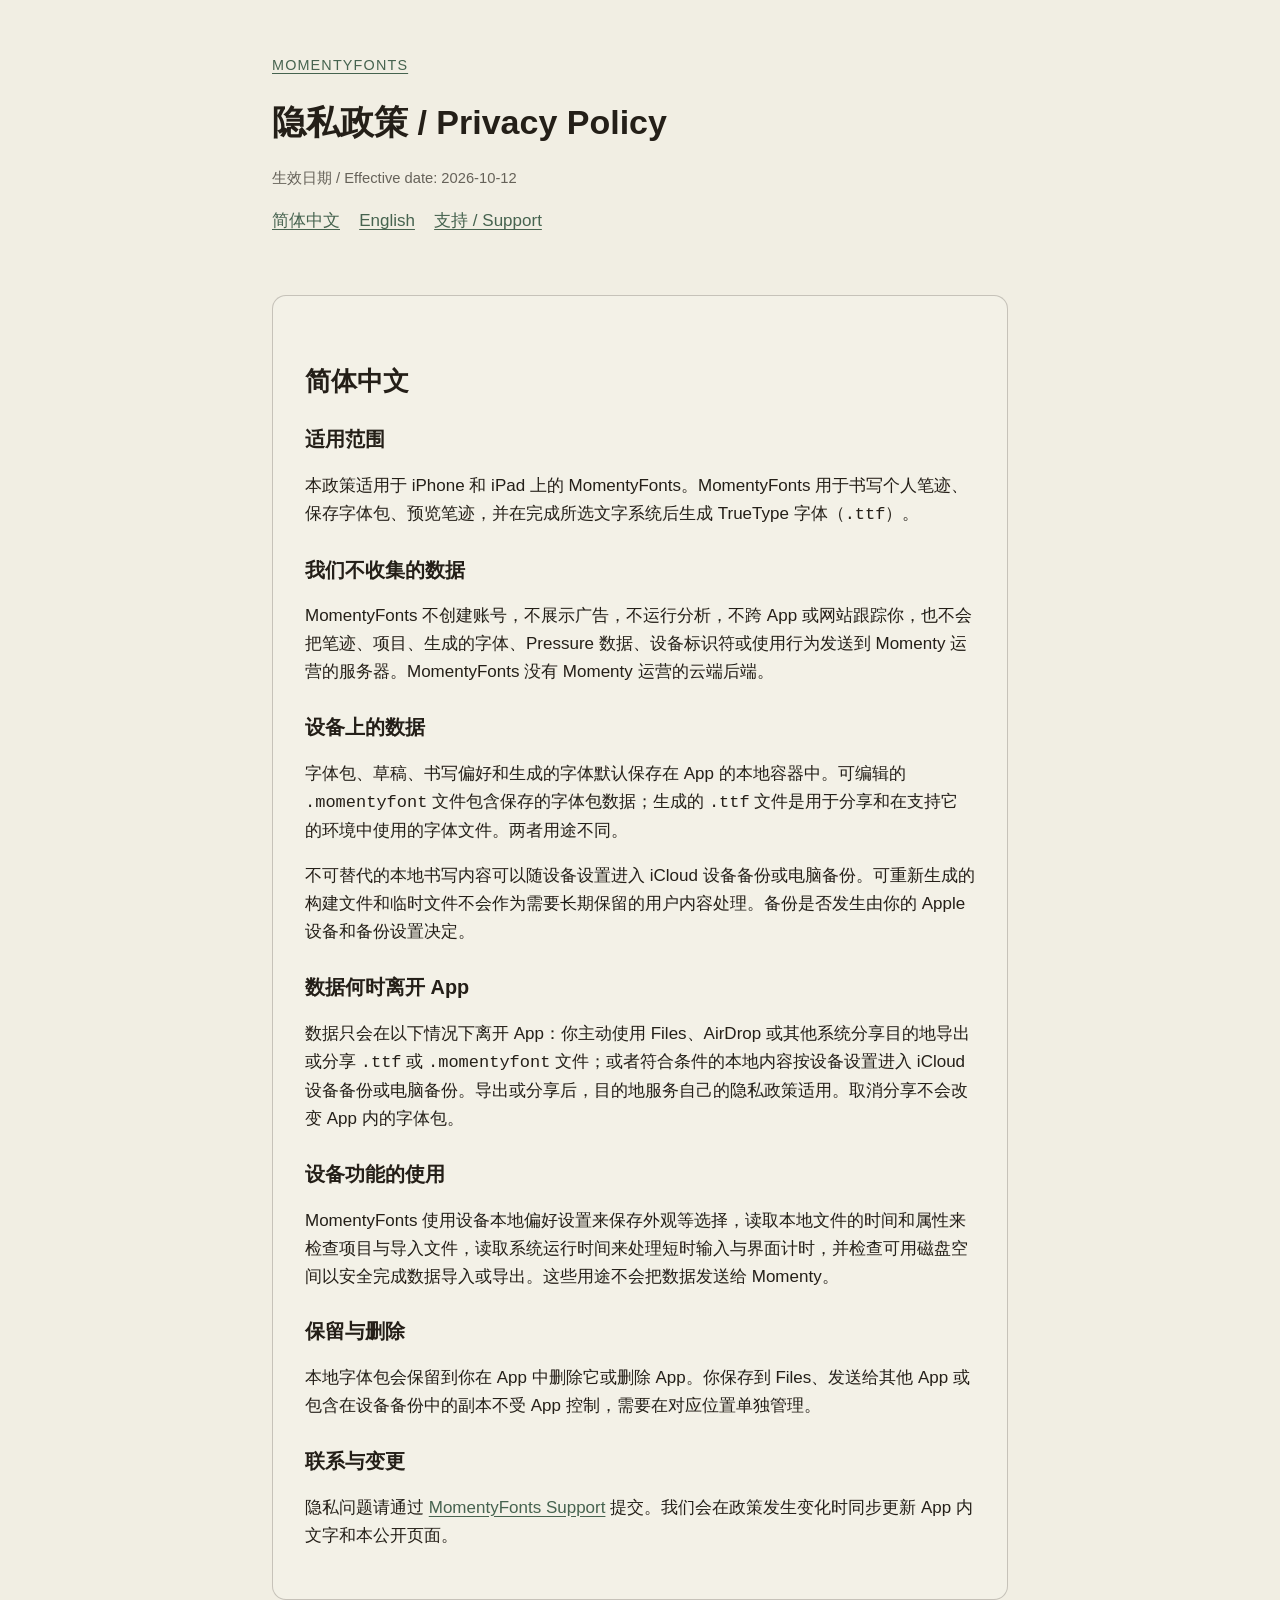
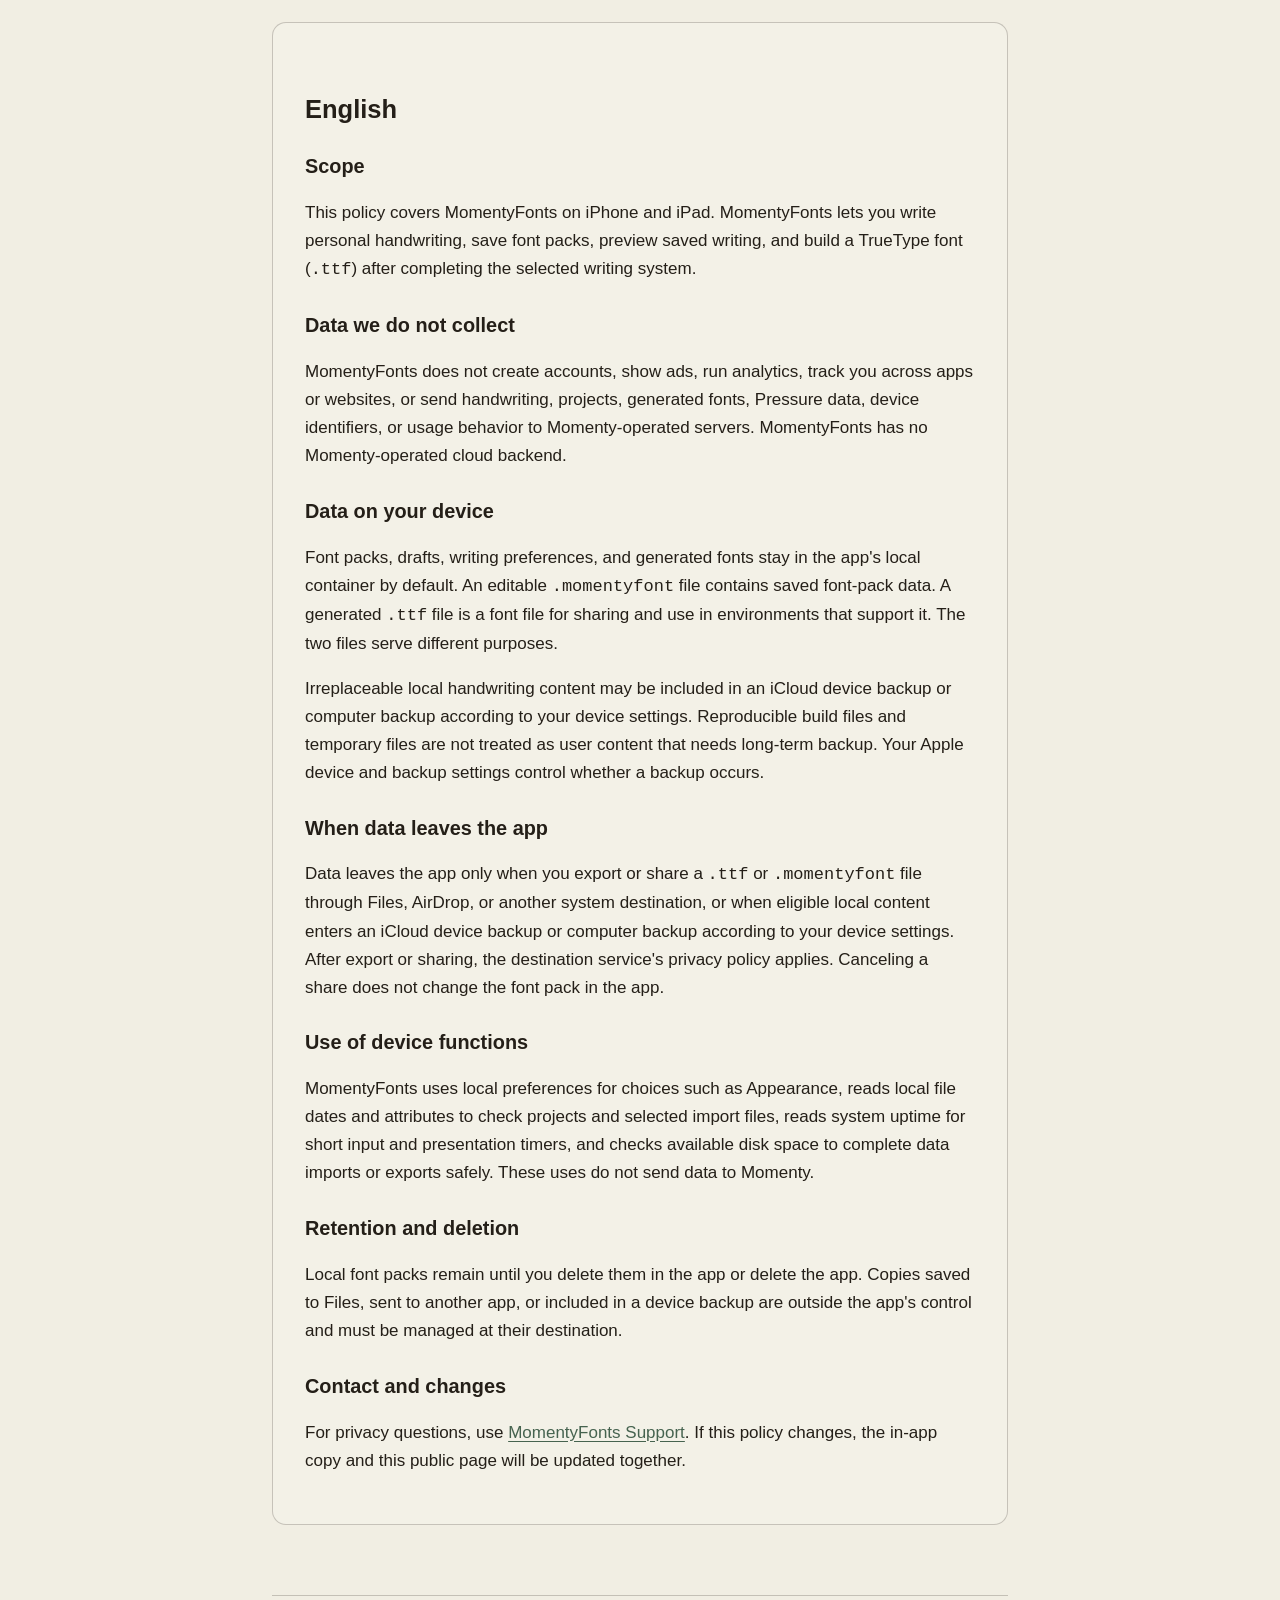
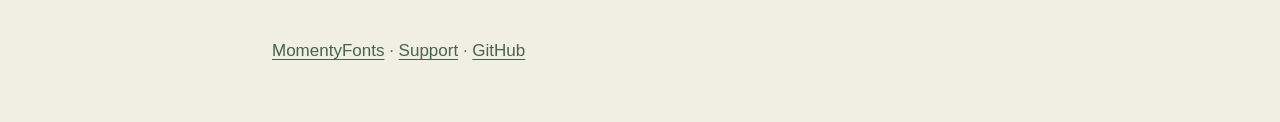
==== privacy.html @ 7ed74bd8 "Publish MomentyFonts support site" ====
<!doctype html>
<html lang="zh-Hans">
<head>
  <meta charset="utf-8">
  <meta name="viewport" content="width=device-width, initial-scale=1">
  <meta name="description" content="MomentyFonts Privacy Policy in Simplified Chinese and English.">
  <title>隐私政策 / Privacy Policy — MomentyFonts</title>
  <link rel="stylesheet" href="styles.css">
</head>
<body>
  <a class="skip-link" href="#content">跳到正文 / Skip to content</a>
  <header>
    <p class="eyebrow"><a href="index.html">MomentyFonts</a></p>
    <h1>隐私政策 / Privacy Policy</h1>
    <p class="meta">生效日期 / Effective date: 2026-10-12</p>
    <nav aria-label="本页语言与站点导航 / Page language and site navigation">
      <ul>
        <li><a href="#zh-Hans">简体中文</a></li>
        <li><a href="#english">English</a></li>
        <li><a href="support.html">支持 / Support</a></li>
      </ul>
    </nav>
  </header>
  <main id="content">
    <article id="zh-Hans" class="language-block" lang="zh-Hans">
      <h2>简体中文</h2>
      <h3>适用范围</h3>
      <p>本政策适用于 iPhone 和 iPad 上的 MomentyFonts。MomentyFonts 用于书写个人笔迹、保存字体包、预览笔迹，并在完成所选文字系统后生成 TrueType 字体（<span class="file-name">.ttf</span>）。</p>

      <h3>我们不收集的数据</h3>
      <p>MomentyFonts 不创建账号，不展示广告，不运行分析，不跨 App 或网站跟踪你，也不会把笔迹、项目、生成的字体、Pressure 数据、设备标识符或使用行为发送到 Momenty 运营的服务器。MomentyFonts 没有 Momenty 运营的云端后端。</p>

      <h3>设备上的数据</h3>
      <p>字体包、草稿、书写偏好和生成的字体默认保存在 App 的本地容器中。可编辑的 <span class="file-name">.momentyfont</span> 文件包含保存的字体包数据；生成的 <span class="file-name">.ttf</span> 文件是用于分享和在支持它的环境中使用的字体文件。两者用途不同。</p>
      <p>不可替代的本地书写内容可以随设备设置进入 iCloud 设备备份或电脑备份。可重新生成的构建文件和临时文件不会作为需要长期保留的用户内容处理。备份是否发生由你的 Apple 设备和备份设置决定。</p>

      <h3>数据何时离开 App</h3>
      <p>数据只会在以下情况下离开 App：你主动使用 Files、AirDrop 或其他系统分享目的地导出或分享 <span class="file-name">.ttf</span> 或 <span class="file-name">.momentyfont</span> 文件；或者符合条件的本地内容按设备设置进入 iCloud 设备备份或电脑备份。导出或分享后，目的地服务自己的隐私政策适用。取消分享不会改变 App 内的字体包。</p>

      <h3>设备功能的使用</h3>
      <p>MomentyFonts 使用设备本地偏好设置来保存外观等选择，读取本地文件的时间和属性来检查项目与导入文件，读取系统运行时间来处理短时输入与界面计时，并检查可用磁盘空间以安全完成数据导入或导出。这些用途不会把数据发送给 Momenty。</p>

      <h3>保留与删除</h3>
      <p>本地字体包会保留到你在 App 中删除它或删除 App。你保存到 Files、发送给其他 App 或包含在设备备份中的副本不受 App 控制，需要在对应位置单独管理。</p>

      <h3>联系与变更</h3>
      <p>隐私问题请通过 <a href="support.html">MomentyFonts Support</a> 提交。我们会在政策发生变化时同步更新 App 内文字和本公开页面。</p>
    </article>

    <article id="english" class="language-block" lang="en">
      <h2>English</h2>
      <h3>Scope</h3>
      <p>This policy covers MomentyFonts on iPhone and iPad. MomentyFonts lets you write personal handwriting, save font packs, preview saved writing, and build a TrueType font (<span class="file-name">.ttf</span>) after completing the selected writing system.</p>

      <h3>Data we do not collect</h3>
      <p>MomentyFonts does not create accounts, show ads, run analytics, track you across apps or websites, or send handwriting, projects, generated fonts, Pressure data, device identifiers, or usage behavior to Momenty-operated servers. MomentyFonts has no Momenty-operated cloud backend.</p>

      <h3>Data on your device</h3>
      <p>Font packs, drafts, writing preferences, and generated fonts stay in the app's local container by default. An editable <span class="file-name">.momentyfont</span> file contains saved font-pack data. A generated <span class="file-name">.ttf</span> file is a font file for sharing and use in environments that support it. The two files serve different purposes.</p>
      <p>Irreplaceable local handwriting content may be included in an iCloud device backup or computer backup according to your device settings. Reproducible build files and temporary files are not treated as user content that needs long-term backup. Your Apple device and backup settings control whether a backup occurs.</p>

      <h3>When data leaves the app</h3>
      <p>Data leaves the app only when you export or share a <span class="file-name">.ttf</span> or <span class="file-name">.momentyfont</span> file through Files, AirDrop, or another system destination, or when eligible local content enters an iCloud device backup or computer backup according to your device settings. After export or sharing, the destination service's privacy policy applies. Canceling a share does not change the font pack in the app.</p>

      <h3>Use of device functions</h3>
      <p>MomentyFonts uses local preferences for choices such as Appearance, reads local file dates and attributes to check projects and selected import files, reads system uptime for short input and presentation timers, and checks available disk space to complete data imports or exports safely. These uses do not send data to Momenty.</p>

      <h3>Retention and deletion</h3>
      <p>Local font packs remain until you delete them in the app or delete the app. Copies saved to Files, sent to another app, or included in a device backup are outside the app's control and must be managed at their destination.</p>

      <h3>Contact and changes</h3>
      <p>For privacy questions, use <a href="support.html">MomentyFonts Support</a>. If this policy changes, the in-app copy and this public page will be updated together.</p>
    </article>
  </main>
  <footer>
    <p><a href="index.html">MomentyFonts</a> · <a href="support.html">Support</a> · <a href="https://github.com/momenty-lab">GitHub</a></p>
  </footer>
</body>
</html>
---- styles.css ----
:root {
  color-scheme: light dark;
  --canvas: #f1eee3;
  --ink: #241f18;
  --accent: #46634f;
  --line: color-mix(in srgb, var(--ink) 22%, transparent);
  --muted: color-mix(in srgb, var(--ink) 68%, transparent);
  --paper: color-mix(in srgb, var(--canvas) 84%, white);
}

@media (prefers-color-scheme: dark) {
  :root {
    --canvas: #241f18;
    --ink: #f1eee3;
    --accent: #9fbea8;
    --line: color-mix(in srgb, var(--ink) 24%, transparent);
    --muted: color-mix(in srgb, var(--ink) 72%, transparent);
    --paper: color-mix(in srgb, var(--canvas) 88%, white);
  }
}

* { box-sizing: border-box; }

html { background: var(--canvas); }

body {
  margin: 0;
  color: var(--ink);
  background: var(--canvas);
  font-family: -apple-system, BlinkMacSystemFont, "Segoe UI", sans-serif;
  font-size: 17px;
  line-height: 1.65;
}

a { color: var(--accent); text-underline-offset: 0.18em; }
a:hover { text-decoration-thickness: 0.12em; }
a:focus-visible { outline: 3px solid var(--accent); outline-offset: 4px; border-radius: 2px; }

.skip-link {
  position: absolute;
  left: 1rem;
  top: -5rem;
  padding: 0.6rem 0.9rem;
  background: var(--ink);
  color: var(--canvas);
  z-index: 10;
}
.skip-link:focus { top: 1rem; }

header, main, footer {
  width: min(46rem, calc(100% - 2rem));
  margin-inline: auto;
}

header { padding: 2.5rem 0 1.25rem; }
main { padding-bottom: 3rem; }
footer { padding: 1.5rem 0 2.5rem; border-top: 1px solid var(--line); color: var(--muted); }

.brand {
  margin: 0;
  font-size: clamp(2rem, 7vw, 4rem);
  line-height: 1.05;
  letter-spacing: -0.035em;
}

.tagline { max-width: 34rem; font-size: 1.15rem; }

nav ul, .link-list {
  display: flex;
  flex-wrap: wrap;
  gap: 0.7rem 1.2rem;
  padding: 0;
  list-style: none;
}

.card, .language-block {
  margin: 1.4rem 0;
  padding: clamp(1.1rem, 4vw, 2rem);
  border: 1px solid var(--line);
  border-radius: 14px;
  background: var(--paper);
}

h1, h2, h3 { line-height: 1.25; }
h2 { margin-top: 2.4rem; }
h3 { margin-top: 1.8rem; }
p, li { max-width: 42rem; }
.eyebrow, .meta { color: var(--muted); }
.eyebrow { margin-bottom: 0.35rem; font-size: 0.9rem; letter-spacing: 0.08em; text-transform: uppercase; }
.meta { font-size: 0.92rem; }
.file-name { font-family: ui-monospace, SFMono-Regular, Menlo, monospace; }

@media (max-width: 36rem) {
  body { font-size: 16px; }
  header { padding-top: 1.5rem; }
}
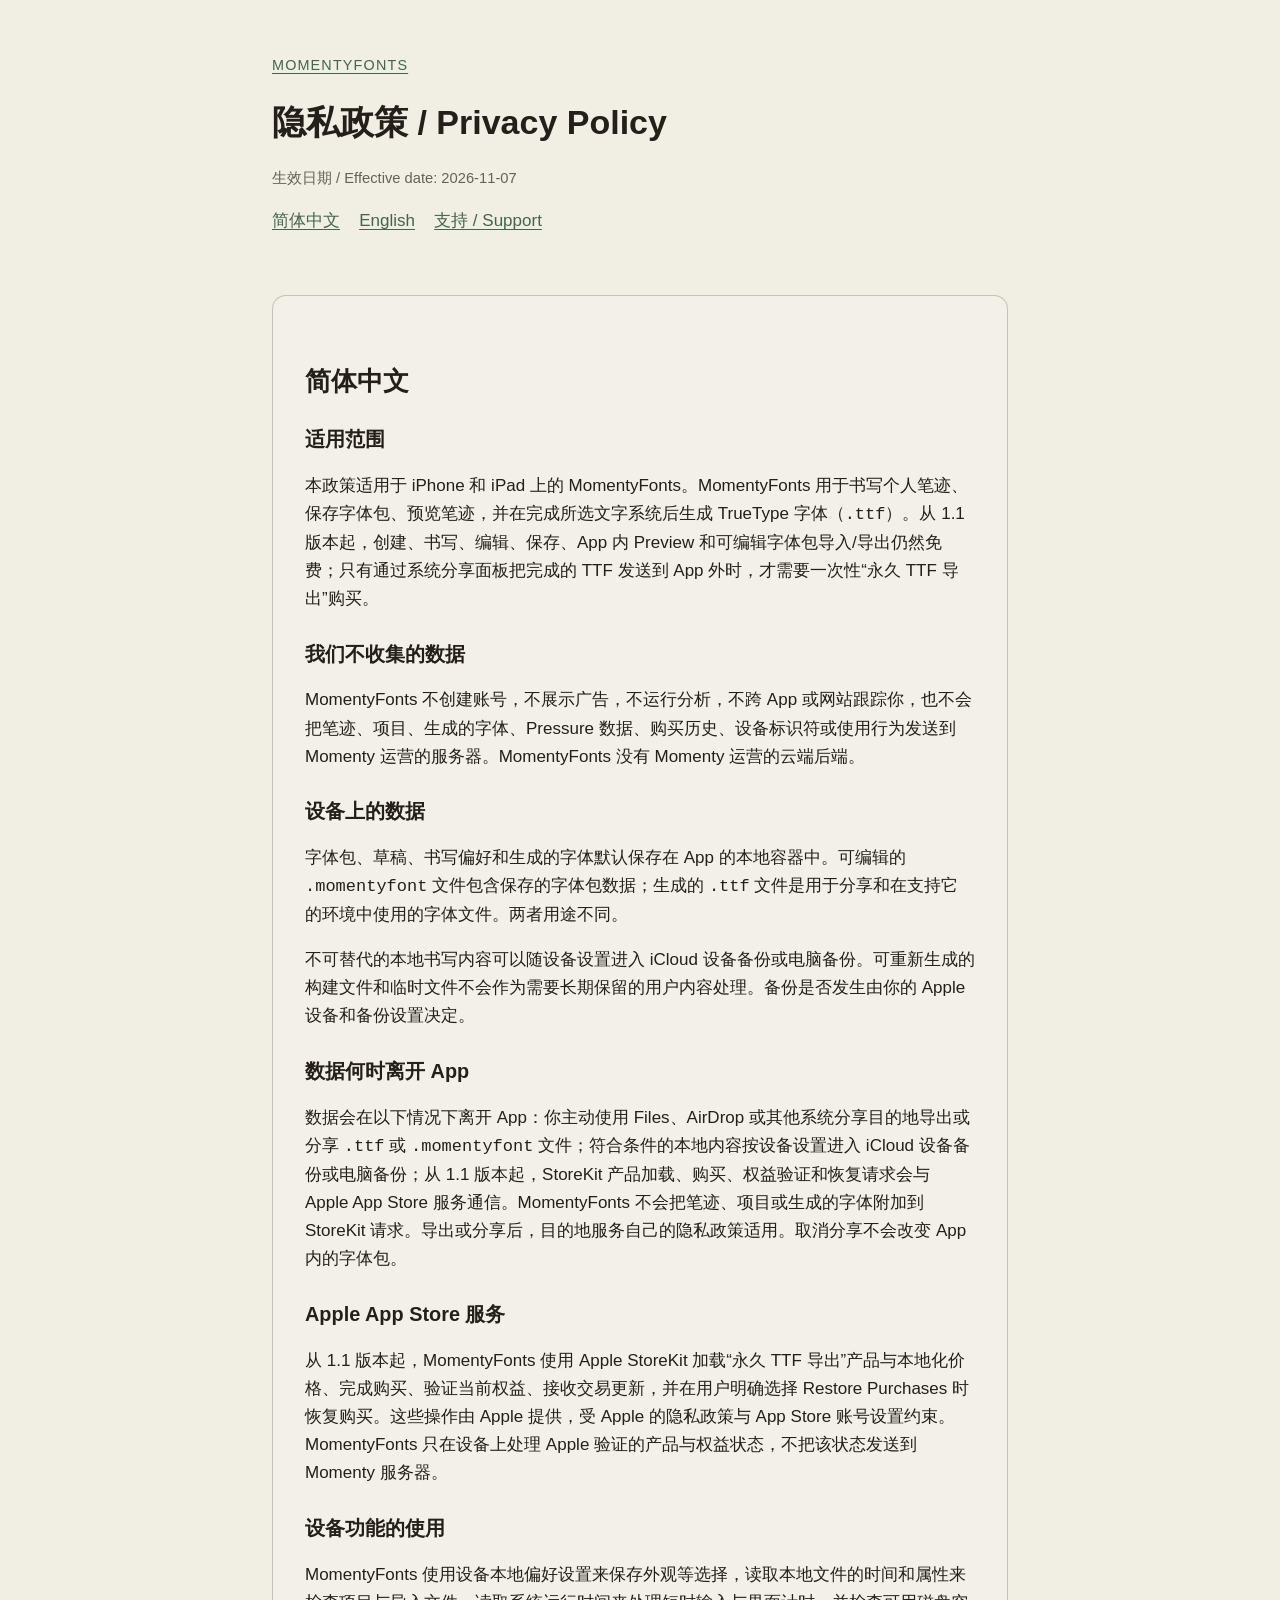
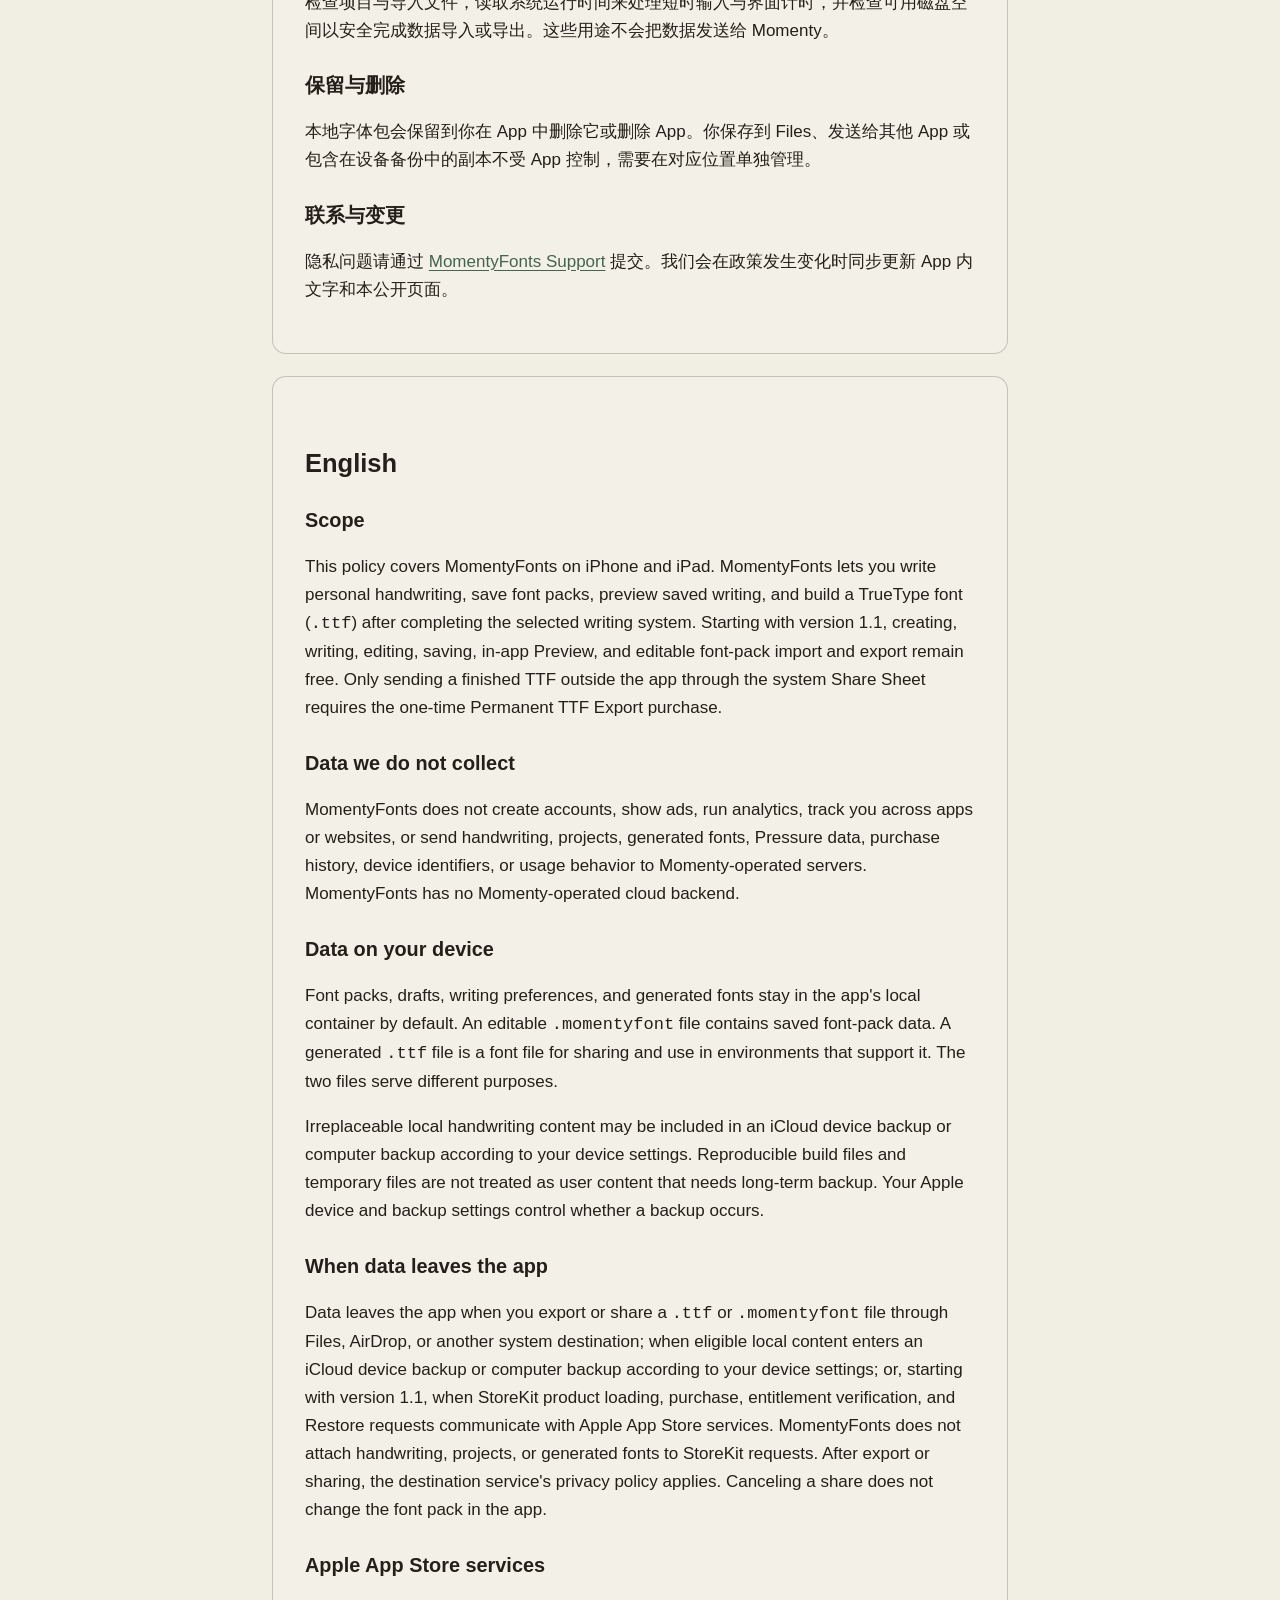
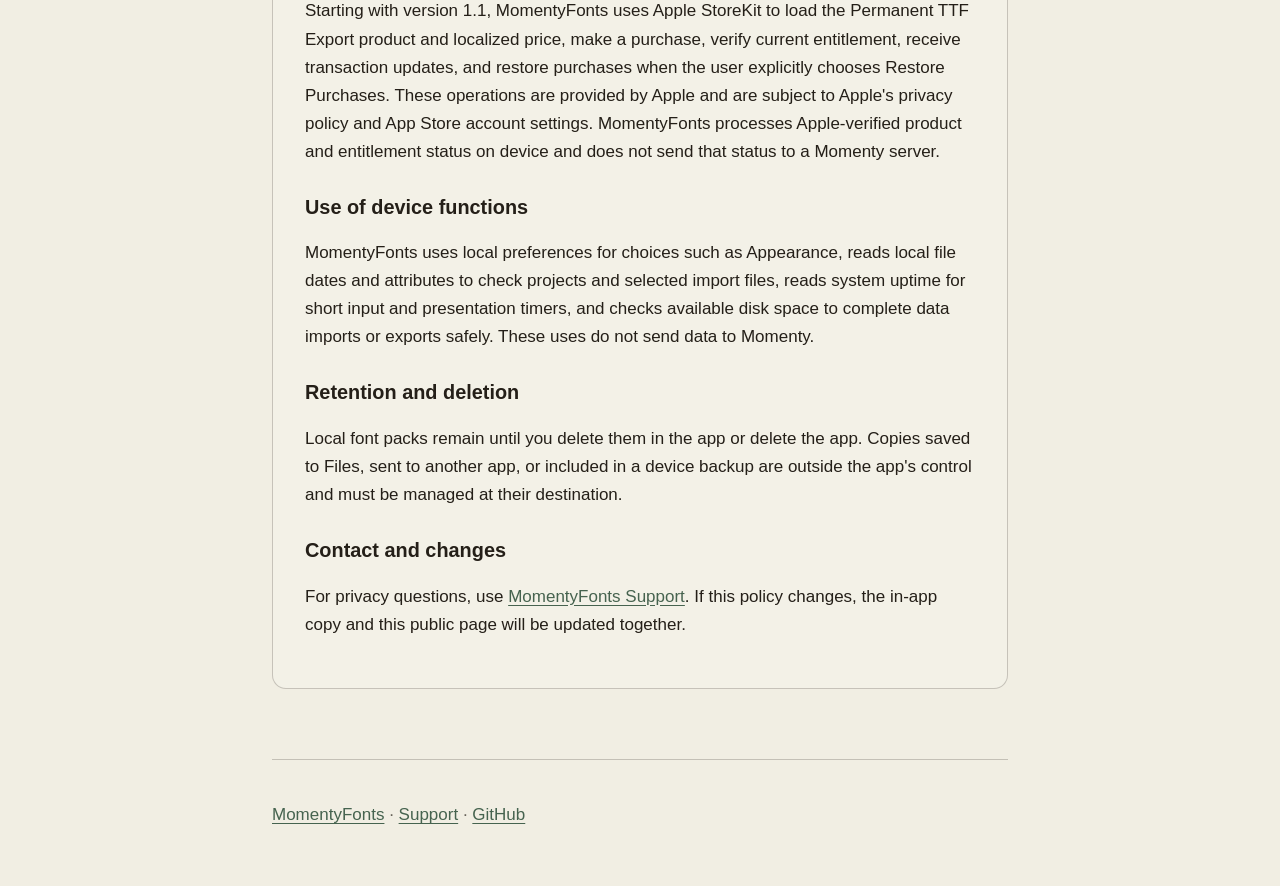
==== commit 00bf9ece: "Document version 1.1 permanent TTF export and Apple purchase services" ====
--- a/privacy.html
+++ b/privacy.html
@@ -12,7 +12,7 @@
   <header>
     <p class="eyebrow"><a href="index.html">MomentyFonts</a></p>
     <h1>隐私政策 / Privacy Policy</h1>
-    <p class="meta">生效日期 / Effective date: 2026-10-12</p>
+    <p class="meta">生效日期 / Effective date: 2026-11-07</p>
     <nav aria-label="本页语言与站点导航 / Page language and site navigation">
       <ul>
         <li><a href="#zh-Hans">简体中文</a></li>
@@ -25,17 +25,20 @@
     <article id="zh-Hans" class="language-block" lang="zh-Hans">
       <h2>简体中文</h2>
       <h3>适用范围</h3>
-      <p>本政策适用于 iPhone 和 iPad 上的 MomentyFonts。MomentyFonts 用于书写个人笔迹、保存字体包、预览笔迹，并在完成所选文字系统后生成 TrueType 字体（<span class="file-name">.ttf</span>）。</p>
+      <p>本政策适用于 iPhone 和 iPad 上的 MomentyFonts。MomentyFonts 用于书写个人笔迹、保存字体包、预览笔迹，并在完成所选文字系统后生成 TrueType 字体（<span class="file-name">.ttf</span>）。从 1.1 版本起，创建、书写、编辑、保存、App 内 Preview 和可编辑字体包导入/导出仍然免费；只有通过系统分享面板把完成的 TTF 发送到 App 外时，才需要一次性“永久 TTF 导出”购买。</p>
 
       <h3>我们不收集的数据</h3>
-      <p>MomentyFonts 不创建账号，不展示广告，不运行分析，不跨 App 或网站跟踪你，也不会把笔迹、项目、生成的字体、Pressure 数据、设备标识符或使用行为发送到 Momenty 运营的服务器。MomentyFonts 没有 Momenty 运营的云端后端。</p>
+      <p>MomentyFonts 不创建账号，不展示广告，不运行分析，不跨 App 或网站跟踪你，也不会把笔迹、项目、生成的字体、Pressure 数据、购买历史、设备标识符或使用行为发送到 Momenty 运营的服务器。MomentyFonts 没有 Momenty 运营的云端后端。</p>
 
       <h3>设备上的数据</h3>
       <p>字体包、草稿、书写偏好和生成的字体默认保存在 App 的本地容器中。可编辑的 <span class="file-name">.momentyfont</span> 文件包含保存的字体包数据；生成的 <span class="file-name">.ttf</span> 文件是用于分享和在支持它的环境中使用的字体文件。两者用途不同。</p>
       <p>不可替代的本地书写内容可以随设备设置进入 iCloud 设备备份或电脑备份。可重新生成的构建文件和临时文件不会作为需要长期保留的用户内容处理。备份是否发生由你的 Apple 设备和备份设置决定。</p>
 
       <h3>数据何时离开 App</h3>
-      <p>数据只会在以下情况下离开 App：你主动使用 Files、AirDrop 或其他系统分享目的地导出或分享 <span class="file-name">.ttf</span> 或 <span class="file-name">.momentyfont</span> 文件；或者符合条件的本地内容按设备设置进入 iCloud 设备备份或电脑备份。导出或分享后，目的地服务自己的隐私政策适用。取消分享不会改变 App 内的字体包。</p>
+      <p>数据会在以下情况下离开 App：你主动使用 Files、AirDrop 或其他系统分享目的地导出或分享 <span class="file-name">.ttf</span> 或 <span class="file-name">.momentyfont</span> 文件；符合条件的本地内容按设备设置进入 iCloud 设备备份或电脑备份；从 1.1 版本起，StoreKit 产品加载、购买、权益验证和恢复请求会与 Apple App Store 服务通信。MomentyFonts 不会把笔迹、项目或生成的字体附加到 StoreKit 请求。导出或分享后，目的地服务自己的隐私政策适用。取消分享不会改变 App 内的字体包。</p>
+
+      <h3>Apple App Store 服务</h3>
+      <p>从 1.1 版本起，MomentyFonts 使用 Apple StoreKit 加载“永久 TTF 导出”产品与本地化价格、完成购买、验证当前权益、接收交易更新，并在用户明确选择 Restore Purchases 时恢复购买。这些操作由 Apple 提供，受 Apple 的隐私政策与 App Store 账号设置约束。MomentyFonts 只在设备上处理 Apple 验证的产品与权益状态，不把该状态发送到 Momenty 服务器。</p>
 
       <h3>设备功能的使用</h3>
       <p>MomentyFonts 使用设备本地偏好设置来保存外观等选择，读取本地文件的时间和属性来检查项目与导入文件，读取系统运行时间来处理短时输入与界面计时，并检查可用磁盘空间以安全完成数据导入或导出。这些用途不会把数据发送给 Momenty。</p>
@@ -50,17 +53,20 @@
     <article id="english" class="language-block" lang="en">
       <h2>English</h2>
       <h3>Scope</h3>
-      <p>This policy covers MomentyFonts on iPhone and iPad. MomentyFonts lets you write personal handwriting, save font packs, preview saved writing, and build a TrueType font (<span class="file-name">.ttf</span>) after completing the selected writing system.</p>
+      <p>This policy covers MomentyFonts on iPhone and iPad. MomentyFonts lets you write personal handwriting, save font packs, preview saved writing, and build a TrueType font (<span class="file-name">.ttf</span>) after completing the selected writing system. Starting with version 1.1, creating, writing, editing, saving, in-app Preview, and editable font-pack import and export remain free. Only sending a finished TTF outside the app through the system Share Sheet requires the one-time Permanent TTF Export purchase.</p>
 
       <h3>Data we do not collect</h3>
-      <p>MomentyFonts does not create accounts, show ads, run analytics, track you across apps or websites, or send handwriting, projects, generated fonts, Pressure data, device identifiers, or usage behavior to Momenty-operated servers. MomentyFonts has no Momenty-operated cloud backend.</p>
+      <p>MomentyFonts does not create accounts, show ads, run analytics, track you across apps or websites, or send handwriting, projects, generated fonts, Pressure data, purchase history, device identifiers, or usage behavior to Momenty-operated servers. MomentyFonts has no Momenty-operated cloud backend.</p>
 
       <h3>Data on your device</h3>
       <p>Font packs, drafts, writing preferences, and generated fonts stay in the app's local container by default. An editable <span class="file-name">.momentyfont</span> file contains saved font-pack data. A generated <span class="file-name">.ttf</span> file is a font file for sharing and use in environments that support it. The two files serve different purposes.</p>
       <p>Irreplaceable local handwriting content may be included in an iCloud device backup or computer backup according to your device settings. Reproducible build files and temporary files are not treated as user content that needs long-term backup. Your Apple device and backup settings control whether a backup occurs.</p>
 
       <h3>When data leaves the app</h3>
-      <p>Data leaves the app only when you export or share a <span class="file-name">.ttf</span> or <span class="file-name">.momentyfont</span> file through Files, AirDrop, or another system destination, or when eligible local content enters an iCloud device backup or computer backup according to your device settings. After export or sharing, the destination service's privacy policy applies. Canceling a share does not change the font pack in the app.</p>
+      <p>Data leaves the app when you export or share a <span class="file-name">.ttf</span> or <span class="file-name">.momentyfont</span> file through Files, AirDrop, or another system destination; when eligible local content enters an iCloud device backup or computer backup according to your device settings; or, starting with version 1.1, when StoreKit product loading, purchase, entitlement verification, and Restore requests communicate with Apple App Store services. MomentyFonts does not attach handwriting, projects, or generated fonts to StoreKit requests. After export or sharing, the destination service's privacy policy applies. Canceling a share does not change the font pack in the app.</p>
+
+      <h3>Apple App Store services</h3>
+      <p>Starting with version 1.1, MomentyFonts uses Apple StoreKit to load the Permanent TTF Export product and localized price, make a purchase, verify current entitlement, receive transaction updates, and restore purchases when the user explicitly chooses Restore Purchases. These operations are provided by Apple and are subject to Apple's privacy policy and App Store account settings. MomentyFonts processes Apple-verified product and entitlement status on device and does not send that status to a Momenty server.</p>
 
       <h3>Use of device functions</h3>
       <p>MomentyFonts uses local preferences for choices such as Appearance, reads local file dates and attributes to check projects and selected import files, reads system uptime for short input and presentation timers, and checks available disk space to complete data imports or exports safely. These uses do not send data to Momenty.</p>
@@ -78,3 +84,4 @@
 </body>
 </html>
 
+
